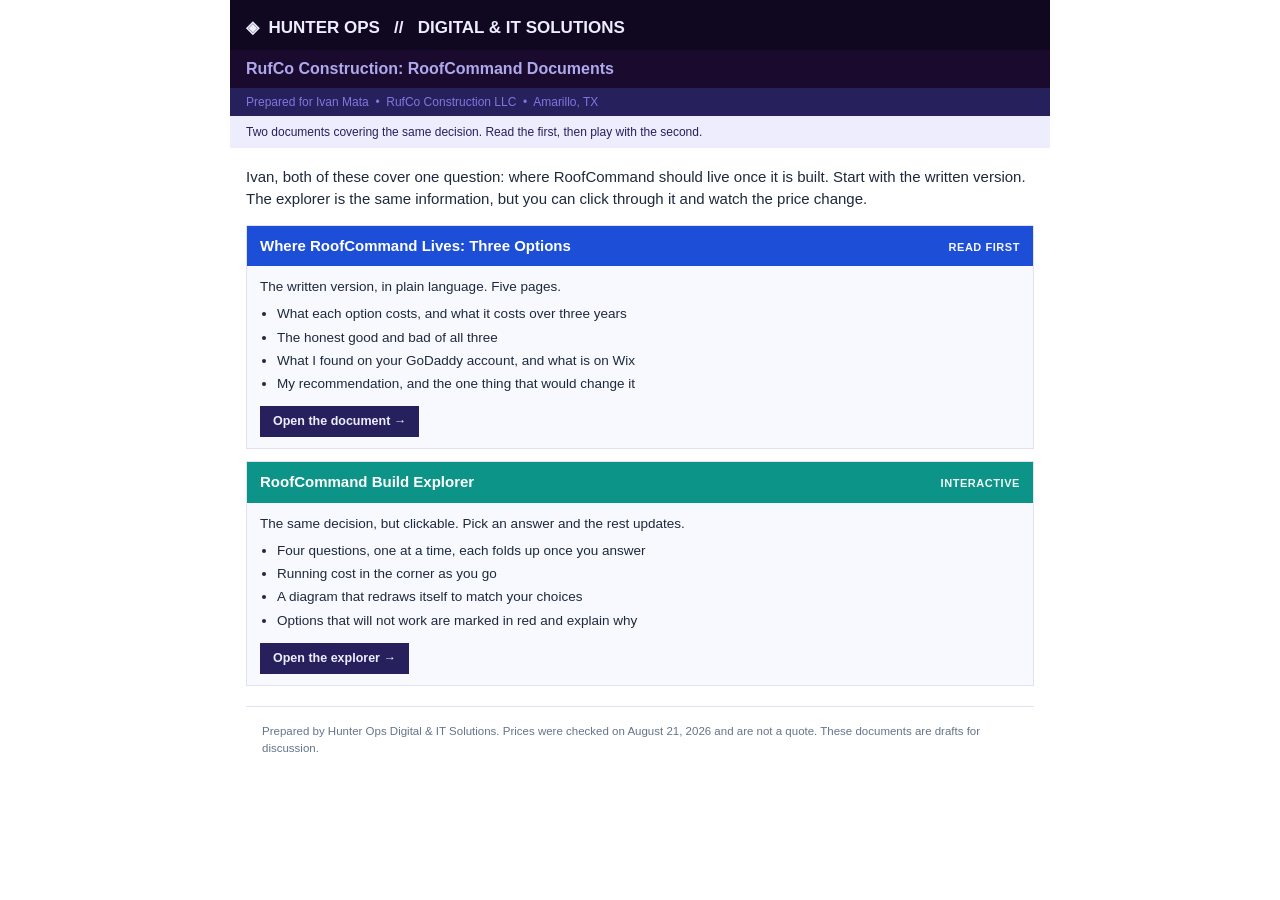
==== index.html @ 4ae12af9 "Add RufCo hosting decision documents" ====
<!DOCTYPE html>
<html lang="en">
<head>
<meta charset="utf-8">
<meta name="viewport" content="width=device-width, initial-scale=1">
<meta name="robots" content="noindex, nofollow">
<title>RufCo Documents</title>
<link rel="icon" href="data:image/svg+xml,<svg xmlns='http://www.w3.org/2000/svg' viewBox='0 0 100 100'><text y='.9em' font-size='90'>&#129517;</text></svg>">
<style>
:root{
  --ink-deep:#100820; --ink-dark:#1A0A2E; --ink-mid:#26215C;
  --lilac-text:#EEEDFE; --lilac-soft:#AFA9EC; --lilac-deep:#7F77DD;
  --indigo:#534AB7; --slate:#1E293B; --teal:#0D9488; --blue:#1D4ED8;
  --paper:#FFFFFF; --paper-tint:#F8F9FF; --rule:#E2E1F2; --muted:#64748B;
  --font:Arial,"Liberation Sans",Helvetica,sans-serif;
}
@media (prefers-color-scheme: dark){
  :root:not([data-theme="light"]){
    --paper:#14111F; --paper-tint:#1B1729; --slate:#E7E5F2; --rule:#332C4D; --muted:#9A93B5;
  }
}
:root[data-theme="dark"]{
  --paper:#14111F; --paper-tint:#1B1729; --slate:#E7E5F2; --rule:#332C4D; --muted:#9A93B5;
}
*{box-sizing:border-box;}
body{font-family:var(--font);color:var(--slate);background:var(--paper);margin:0;
  font-size:15px;line-height:1.5;-webkit-text-size-adjust:100%;}
.wrap{max-width:820px;margin:0 auto;padding-bottom:50px;}
.hdr__strip{height:6px;background:var(--ink-deep);}
.hdr__title{padding:9px 16px;background:var(--ink-deep);color:var(--lilac-text);font-weight:700;font-size:17px;}
.hdr__doc{padding:7px 16px;background:var(--ink-dark);color:var(--lilac-soft);font-weight:700;font-size:16px;}
.hdr__tag{padding:5px 16px;background:var(--ink-mid);color:var(--lilac-deep);font-size:12px;}
.hdr__inst{padding:7px 16px;background:var(--lilac-text);color:var(--ink-mid);font-size:12px;}
.intro{padding:18px 16px 4px 16px;}
.intro p{margin:0 0 10px 0;}
.doc{display:block;border:1px solid var(--rule);margin:0 16px 12px 16px;text-decoration:none;color:inherit;
  transition:border-color .15s ease;}
.doc:hover{border-color:var(--indigo);}
.doc__head{padding:9px 13px;color:#fff;font-weight:700;font-size:15px;display:flex;
  justify-content:space-between;gap:10px;align-items:baseline;}
.doc__head span.k{font-size:11px;font-weight:700;letter-spacing:.05em;opacity:.95;white-space:nowrap;}
.d1 .doc__head{background:var(--blue);}
.d2 .doc__head{background:var(--teal);}
.doc__body{padding:11px 13px;background:var(--paper-tint);font-size:13.5px;}
.doc__body p{margin:0 0 7px 0;}
.doc__body ul{margin:0;padding-left:17px;}
.doc__body li{margin-bottom:3px;}
.open{display:inline-block;margin-top:9px;background:var(--ink-mid);color:var(--lilac-text);
  padding:6px 13px;font-size:12.5px;font-weight:700;}
.doc:hover .open{background:var(--indigo);}
.foot{padding:16px;font-size:11.5px;color:var(--muted);line-height:1.55;border-top:1px solid var(--rule);
  margin:20px 16px 0 16px;}
</style>
</head>
<body>
<div class="wrap">

<header>
  <div class="hdr__strip"></div>
  <div class="hdr__title">&#9672;&nbsp; HUNTER OPS &nbsp; // &nbsp; DIGITAL &amp; IT SOLUTIONS</div>
  <div class="hdr__doc">RufCo Construction: RoofCommand Documents</div>
  <div class="hdr__tag">Prepared for Ivan Mata &nbsp;&#8226;&nbsp; RufCo Construction LLC &nbsp;&#8226;&nbsp; Amarillo, TX</div>
  <div class="hdr__inst">Two documents covering the same decision. Read the first, then play with the second.</div>
</header>

<div class="intro">
  <p>Ivan, both of these cover one question: where RoofCommand should live once it is built. Start with the written version. The explorer is the same information, but you can click through it and watch the price change.</p>
</div>

<a class="doc d1" href="hosting-options.html">
  <div class="doc__head"><span>Where RoofCommand Lives: Three Options</span><span class="k">READ FIRST</span></div>
  <div class="doc__body">
    <p>The written version, in plain language. Five pages.</p>
    <ul>
      <li>What each option costs, and what it costs over three years</li>
      <li>The honest good and bad of all three</li>
      <li>What I found on your GoDaddy account, and what is on Wix</li>
      <li>My recommendation, and the one thing that would change it</li>
    </ul>
    <span class="open">Open the document &#8594;</span>
  </div>
</a>

<a class="doc d2" href="build-explorer.html">
  <div class="doc__head"><span>RoofCommand Build Explorer</span><span class="k">INTERACTIVE</span></div>
  <div class="doc__body">
    <p>The same decision, but clickable. Pick an answer and the rest updates.</p>
    <ul>
      <li>Four questions, one at a time, each folds up once you answer</li>
      <li>Running cost in the corner as you go</li>
      <li>A diagram that redraws itself to match your choices</li>
      <li>Options that will not work are marked in red and explain why</li>
    </ul>
    <span class="open">Open the explorer &#8594;</span>
  </div>
</a>

<p class="foot">Prepared by Hunter Ops Digital &amp; IT Solutions. Prices were checked on August 21, 2026 and are not a quote. These documents are drafts for discussion.</p>

</div>
</body>
</html>
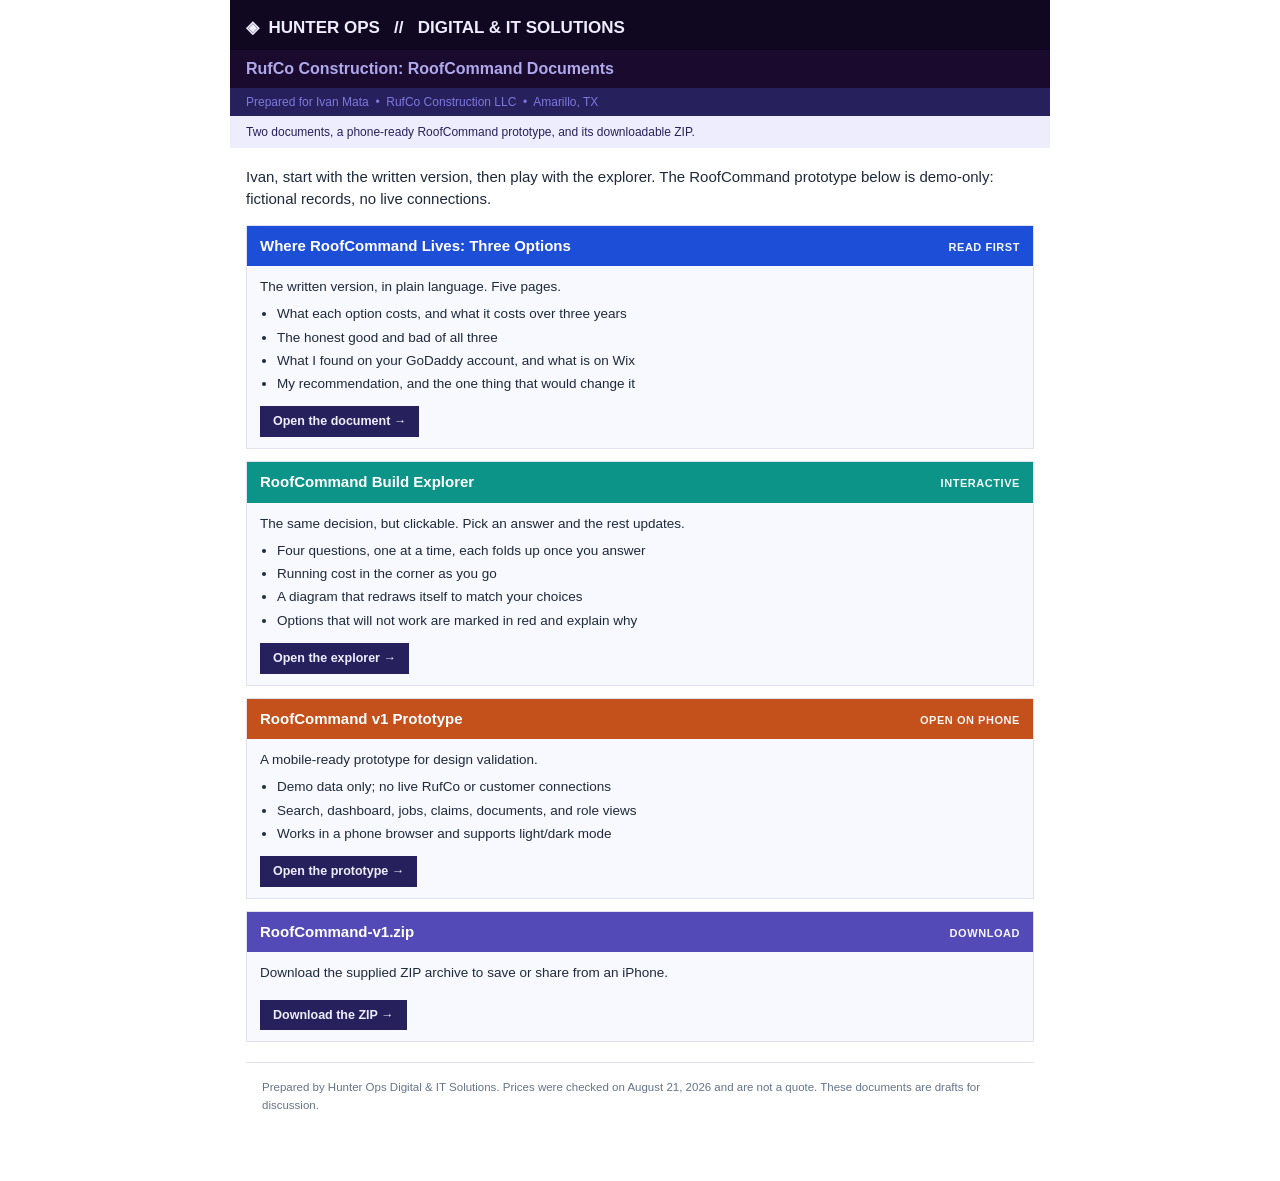
==== commit 072d2961: "Publish RoofCommand v1 mobile demo" ====
--- a/index.html
+++ b/index.html
@@ -41,6 +41,8 @@
 .doc__head span.k{font-size:11px;font-weight:700;letter-spacing:.05em;opacity:.95;white-space:nowrap;}
 .d1 .doc__head{background:var(--blue);}
 .d2 .doc__head{background:var(--teal);}
+.d3 .doc__head{background:#C4501B;}
+.d4 .doc__head{background:var(--indigo);}
 .doc__body{padding:11px 13px;background:var(--paper-tint);font-size:13.5px;}
 .doc__body p{margin:0 0 7px 0;}
 .doc__body ul{margin:0;padding-left:17px;}
@@ -60,11 +62,11 @@
   <div class="hdr__title">&#9672;&nbsp; HUNTER OPS &nbsp; // &nbsp; DIGITAL &amp; IT SOLUTIONS</div>
   <div class="hdr__doc">RufCo Construction: RoofCommand Documents</div>
   <div class="hdr__tag">Prepared for Ivan Mata &nbsp;&#8226;&nbsp; RufCo Construction LLC &nbsp;&#8226;&nbsp; Amarillo, TX</div>
-  <div class="hdr__inst">Two documents covering the same decision. Read the first, then play with the second.</div>
+  <div class="hdr__inst">Two documents, a phone-ready RoofCommand prototype, and its downloadable ZIP.</div>
 </header>
 
 <div class="intro">
-  <p>Ivan, both of these cover one question: where RoofCommand should live once it is built. Start with the written version. The explorer is the same information, but you can click through it and watch the price change.</p>
+  <p>Ivan, start with the written version, then play with the explorer. The RoofCommand prototype below is demo-only: fictional records, no live connections.</p>
 </div>
 
 <a class="doc d1" href="hosting-options.html">
@@ -95,6 +97,27 @@
   </div>
 </a>
 
+<a class="doc d3" href="roofcommand/">
+  <div class="doc__head"><span>RoofCommand v1 Prototype</span><span class="k">OPEN ON PHONE</span></div>
+  <div class="doc__body">
+    <p>A mobile-ready prototype for design validation.</p>
+    <ul>
+      <li>Demo data only; no live RufCo or customer connections</li>
+      <li>Search, dashboard, jobs, claims, documents, and role views</li>
+      <li>Works in a phone browser and supports light/dark mode</li>
+    </ul>
+    <span class="open">Open the prototype &#8594;</span>
+  </div>
+</a>
+
+<a class="doc d4" href="downloads/RoofCommand-v1.zip" download>
+  <div class="doc__head"><span>RoofCommand-v1.zip</span><span class="k">DOWNLOAD</span></div>
+  <div class="doc__body">
+    <p>Download the supplied ZIP archive to save or share from an iPhone.</p>
+    <span class="open">Download the ZIP &#8594;</span>
+  </div>
+</a>
+
 <p class="foot">Prepared by Hunter Ops Digital &amp; IT Solutions. Prices were checked on August 21, 2026 and are not a quote. These documents are drafts for discussion.</p>
 
 </div>
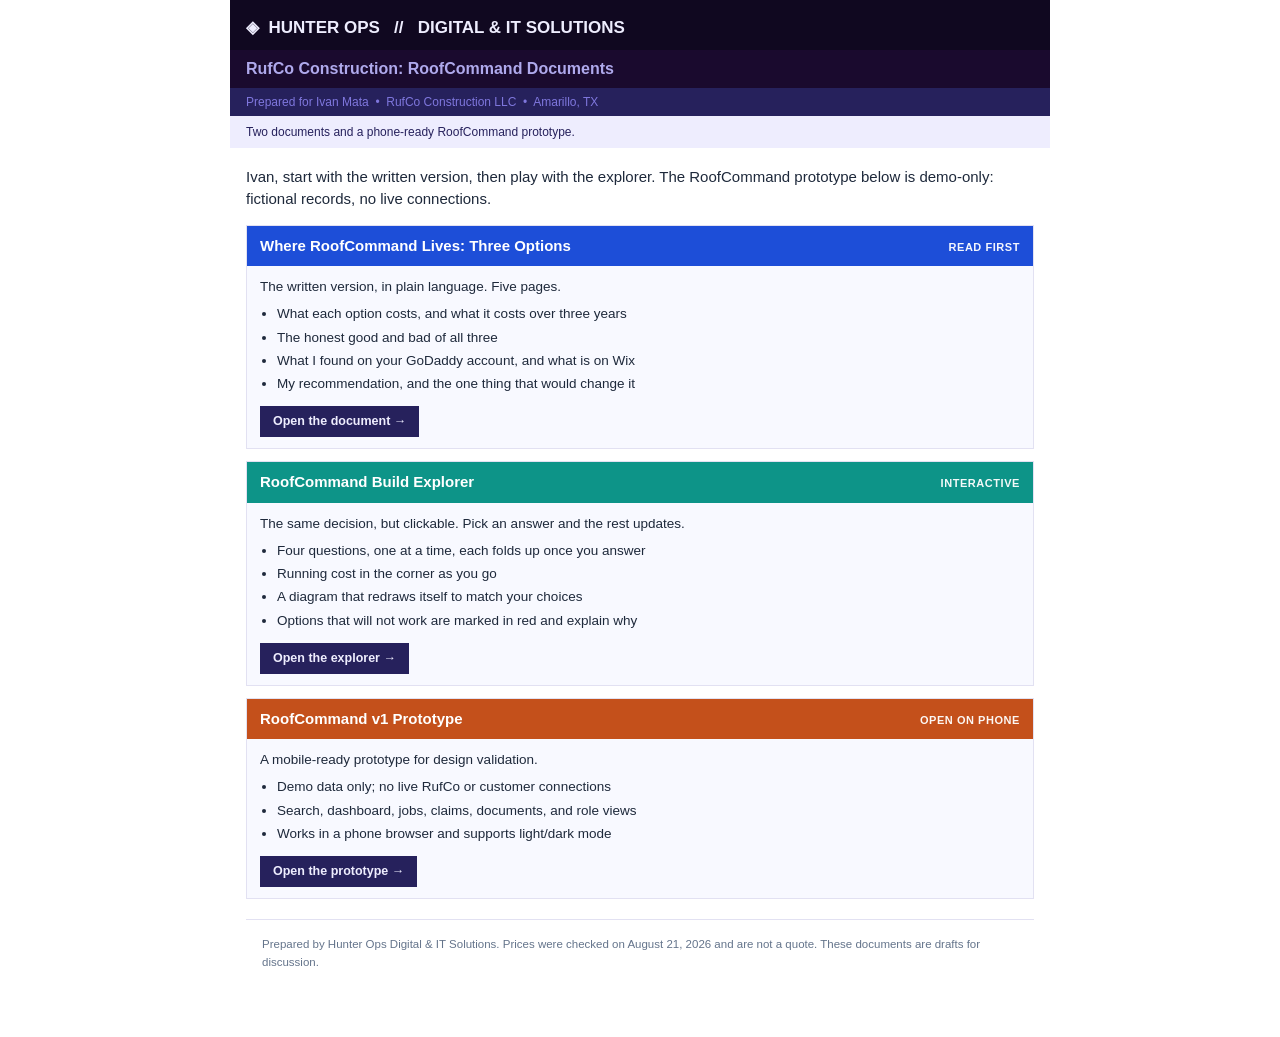
==== commit 9bd205dc: "Remove public RoofCommand ZIP download" ====
--- a/index.html
+++ b/index.html
@@ -42,7 +42,6 @@
 .d1 .doc__head{background:var(--blue);}
 .d2 .doc__head{background:var(--teal);}
 .d3 .doc__head{background:#C4501B;}
-.d4 .doc__head{background:var(--indigo);}
 .doc__body{padding:11px 13px;background:var(--paper-tint);font-size:13.5px;}
 .doc__body p{margin:0 0 7px 0;}
 .doc__body ul{margin:0;padding-left:17px;}
@@ -62,7 +61,7 @@
   <div class="hdr__title">&#9672;&nbsp; HUNTER OPS &nbsp; // &nbsp; DIGITAL &amp; IT SOLUTIONS</div>
   <div class="hdr__doc">RufCo Construction: RoofCommand Documents</div>
   <div class="hdr__tag">Prepared for Ivan Mata &nbsp;&#8226;&nbsp; RufCo Construction LLC &nbsp;&#8226;&nbsp; Amarillo, TX</div>
-  <div class="hdr__inst">Two documents, a phone-ready RoofCommand prototype, and its downloadable ZIP.</div>
+  <div class="hdr__inst">Two documents and a phone-ready RoofCommand prototype.</div>
 </header>
 
 <div class="intro">
@@ -110,14 +109,6 @@
   </div>
 </a>
 
-<a class="doc d4" href="downloads/RoofCommand-v1.zip" download>
-  <div class="doc__head"><span>RoofCommand-v1.zip</span><span class="k">DOWNLOAD</span></div>
-  <div class="doc__body">
-    <p>Download the supplied ZIP archive to save or share from an iPhone.</p>
-    <span class="open">Download the ZIP &#8594;</span>
-  </div>
-</a>
-
 <p class="foot">Prepared by Hunter Ops Digital &amp; IT Solutions. Prices were checked on August 21, 2026 and are not a quote. These documents are drafts for discussion.</p>
 
 </div>
